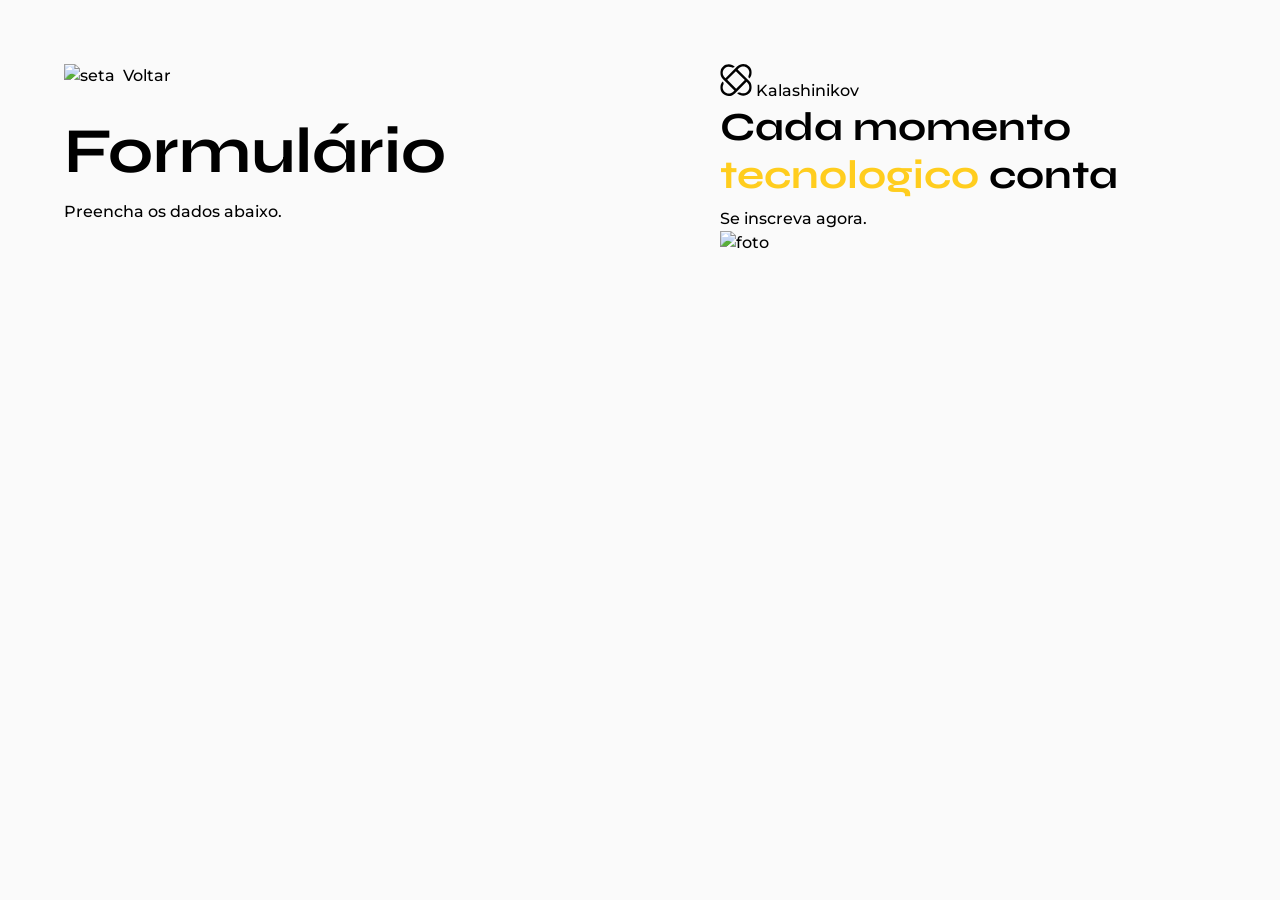
==== contato.html @ 35af6ef9 "first commit" ====
<!DOCTYPE html>
<html lang="pt-br">
  <head>
    <meta charset="UTF-8" />
    <meta name="viewport" content="width=device-width, initial-scale=1.0" />
    <title>Tecnologias para aplicações para internett</title>
    <link rel="stylesheet" href="src/styles/contato.css" />
  </head>
  <body>
    <div id="app">
      <main>
        <div class="main-container">
          <div class="voltar">
            <img src="seta" alt="seta" />
            <span>Voltar</span>
          </div>
          <h1>Formulário</h1>
          <p>Preencha os dados abaixo.</p>
        </div>
      </main>
      <aside>
        <div class="aside-container">
          <header>
            <img src="./src/assets/icons/logo.svg" /> <span>Kalashinikov</span>
            <h2>Cada momento <span>tecnologico</span> conta</h2>
            <p>Se inscreva agora.</p>
            <img src="foto" alt="foto" />
          </header>
        </div>
      </aside>
    </div>
  </body>
</html>
---- src/styles/contato.css ----
@import url(global.css);

#app {
  display: grid;
  grid-template-columns: 51.25% 48.75%;

  height: 100vh;
  overflow: hidden;
}

main {
  overflow: auto;
  padding: 4rem;

  .main-container {
    max-width: 33rem;
    margin-left: auto;
  }

  .voltar {
    display: flex;
    align-items: center;
    gap: 0.5rem;
    margin-bottom: 1.5rem;
  }

  h1 {
    font: 600 1.5rem/1.25;
    margin-bottom: 0.5rem;
  }
}

aside {
  padding: 4rem;

  .aside-container {
    max-width: 31rem;
  }

  h2 {
    font: 600 2.5rem/1.25;
    margin-bottom: 0.5rem;

    span {
      color: var(--snitap-sun);
    }
  }
}
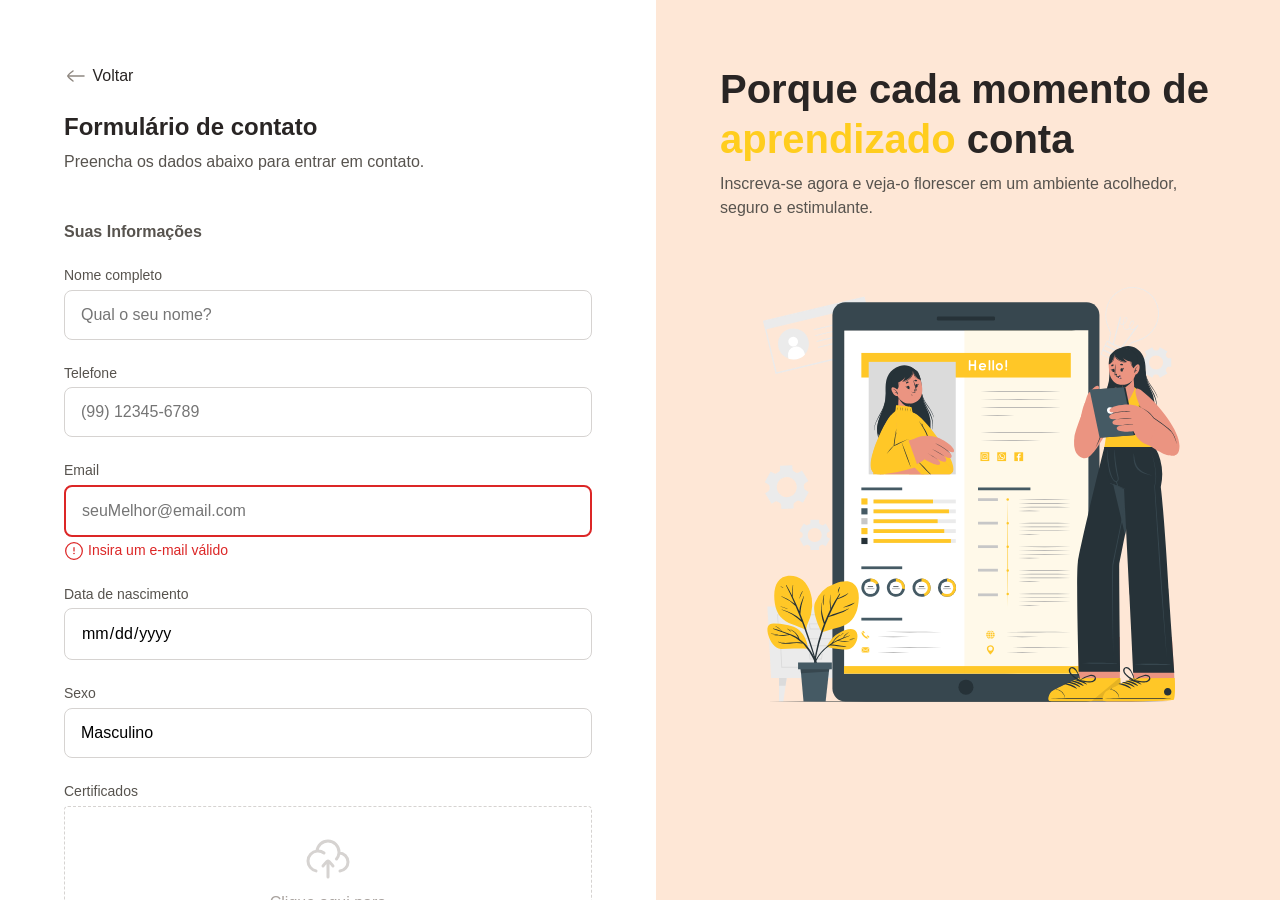
==== commit 89e93bd1: "finish" ====
--- a/contato.html
+++ b/contato.html
@@ -1,33 +1,172 @@
 <!DOCTYPE html>
 <html lang="pt-br">
-  <head>
+
+<head>
     <meta charset="UTF-8" />
     <meta name="viewport" content="width=device-width, initial-scale=1.0" />
     <title>Tecnologias para aplicações para internett</title>
-    <link rel="stylesheet" href="src/styles/contato.css" />
-  </head>
-  <body>
+    <link rel="stylesheet" href="src/styles/contato/index.css" />
+    <link
+    rel="shortcut icon"
+    href="./src/assets/icons/logoWhite.svg"
+    type="image/x-icon"/>
+</head>
+
+<body>
     <div id="app">
-      <main>
-        <div class="main-container">
-          <div class="voltar">
-            <img src="seta" alt="seta" />
-            <span>Voltar</span>
-          </div>
-          <h1>Formulário</h1>
-          <p>Preencha os dados abaixo.</p>
-        </div>
-      </main>
-      <aside>
-        <div class="aside-container">
-          <header>
-            <img src="./src/assets/icons/logo.svg" /> <span>Kalashinikov</span>
-            <h2>Cada momento <span>tecnologico</span> conta</h2>
-            <p>Se inscreva agora.</p>
-            <img src="foto" alt="foto" />
-          </header>
-        </div>
-      </aside>
+        <main>
+            <div class="main-container">
+                <div class="back">
+                    <a href="./index.html" >
+                        <img src="src/contatoAssets/icons/arrow-left-02.svg" />
+                        &nbsp;Voltar
+                    </a>
+                </div>
+
+                <h1>Formulário de contato</h1>
+                <p>Preencha os dados abaixo para entrar em contato.
+                </p>
+
+                <form method="post" enctype="multipart/form-data">
+                    <fieldset class="child-info">
+                        <legend>Suas Informações</legend>
+
+                        <div class="input-wrapper">
+                            <label for="fullname">Nome completo</label>
+                            <input id="fullname" name="fullname" type="text" placeholder="Qual o seu nome?">
+                        </div>
+
+                        <div class="input-wrapper">
+                            <label for="phone">Telefone</label>
+                            <input type="text" id="phone" name="phone" placeholder="(99) 12345-6789">
+                        </div>
+
+                        <div class="input-wrapper">
+                            <label for="mail">Email</label>
+                            <input type="email" name="mail" id="mail" required placeholder="seuMelhor@email.com">
+                            <div class="error">
+                                <img src="src/contatoAssets/icons/alert-circle.svg" alt="ícone de alerta vermelho">
+                                <span>Insira um e-mail válido</span>
+                            </div>
+                        </div>
+
+                        <div class="input-wrapper">
+                            <label for="birth">Data de nascimento</label>
+                            <input type="date" name="birth" id="birth" lang="pt-BR">
+                        </div>
+
+                        <div class="select-wrapper">
+                            <label for="gender">Sexo</label>
+                            <select name="gender" id="gender">
+                                <option value="male">Masculino</option>
+                                <option value="female">Feminino</option>
+                                <option value="na">Prefiro não responder</option>
+                            </select>
+                        </div>
+
+                        <div class="droparea-wrapper">
+
+                            <label for="birth-file">Certificados</label>
+
+                            <div class="dropzone">
+                                <input type="file" id="birth-file" name="birth-file">
+                                <svg width="48" height="48" viewBox="0 0 48 48" fill="none"
+                                    xmlns="http://www.w3.org/2000/svg">
+                                    <path
+                                        d="M34.9552 18.0221C34.97 18.022 34.985 18.022 35 18.022C39.9706 18.022 44 22.0588 44 27.0386C44 31.6796 40.5 35.5016 36 36M34.9552 18.0221C34.9848 17.6921 35 17.3579 35 17.0202C35 10.9339 30.0752 6 24 6C18.2465 6 13.5247 10.4253 13.0408 16.0638M34.9552 18.0221C34.7506 20.2952 33.8572 22.3692 32.4856 24.033M13.0408 16.0638C7.96796 16.5475 4 20.8278 4 26.0366C4 30.8834 7.43552 34.9264 12 35.8546M13.0408 16.0638C13.3565 16.0337 13.6765 16.0183 14 16.0183C16.2516 16.0183 18.3295 16.7639 20.001 18.022"
+                                        stroke="#D6D3D1" stroke-width="3" stroke-linecap="round"
+                                        stroke-linejoin="round" />
+                                    <path
+                                        d="M24 26V42M24 26C22.5996 26 19.9831 29.9886 19 31M24 26C25.4004 26 28.017 29.9886 29 31"
+                                        stroke="#D6D3D1" stroke-width="3" stroke-linecap="round"
+                                        stroke-linejoin="round" />
+                                </svg>
+                                <p>Clique aqui para <br>
+                                    selecionar os arquivos</p>
+                            </div>
+                        </div>
+
+                    </fieldset>
+
+                    <fieldset class="address">
+                        <legend>Endereço residencial</legend>
+
+                        <div class="input-wrapper">
+                            <label for="cep">CEP</label>
+                            <input type="text" id="cep" name="cep">
+                        </div>
+
+                        <div class="flex">
+                            <div class="input-wrapper flex-2">
+                                <label for="street">Rua</label>
+                                <input type="text" id="street" name="street">
+                            </div>
+
+                            <div class="input-wrapper flex-1">
+                                <label for="number">Número</label>
+                                <input type="number" id="number" name="number">
+                            </div>
+                        </div>
+
+                        <div class="flex">
+                            <div class="input-wrapper flex-2">
+                                <label for="city">Cidade</label>
+                                <input type="text" id="city" name="city">
+                            </div>
+
+                            <div class="input-wrapper flex-1">
+                                <label for="state">Estado</label>
+                                <input type="text" id="state" name="state">
+                            </div>
+                        </div>
+                    </fieldset>
+
+                    </fieldset>
+
+                    <div class="terms-wrapper input-wrapper checkbox-wrapper">
+                        <div class="checkbox-image"></div>
+                        <input type="checkbox" name="terms" id="terms">
+
+                        <label for="terms">
+                            Declaro que li e concordo com os <strong>Termos e Condições</strong> e com a
+                            <strong>Política de Privacidade</strong> da escola Estrela do Amanhã.
+                        </label>
+                    </div>
+
+                    <div class="actions-wrapper">
+                        <button class="btn-secondary" type="button">
+                            Salvar respostas
+                        </button>
+
+                        <button class="btn-primary" type="submit">
+                            Enviar
+                        </button>
+                    </div>
+                </form>
+            </div>
+        </main>
+
+        <aside>
+            <div class="aside-container">
+                <header>
+                    <h2>
+                        Porque cada momento de
+                        <span>
+                            aprendizado
+                        </span>
+                        conta
+                    </h2>
+                    <p>
+                        Inscreva-se agora e veja-o florescer em um ambiente acolhedor, seguro e
+                        estimulante.
+                    </p>
+                </header>
+
+                <img src="src/contatoAssets/Illustration.svg"
+                    alt="Ilustração de um professora com crianças prestando atenção">
+
+            </div>
+        </aside>
     </div>
-  </body>
-</html>
+
+</html>
--- a/src/styles/contato/index.css
+++ b/src/styles/contato/index.css
@@ -0,0 +1,3 @@
+@import url(global.css);
+@import url(layout.css);
+@import url(forms.css);
